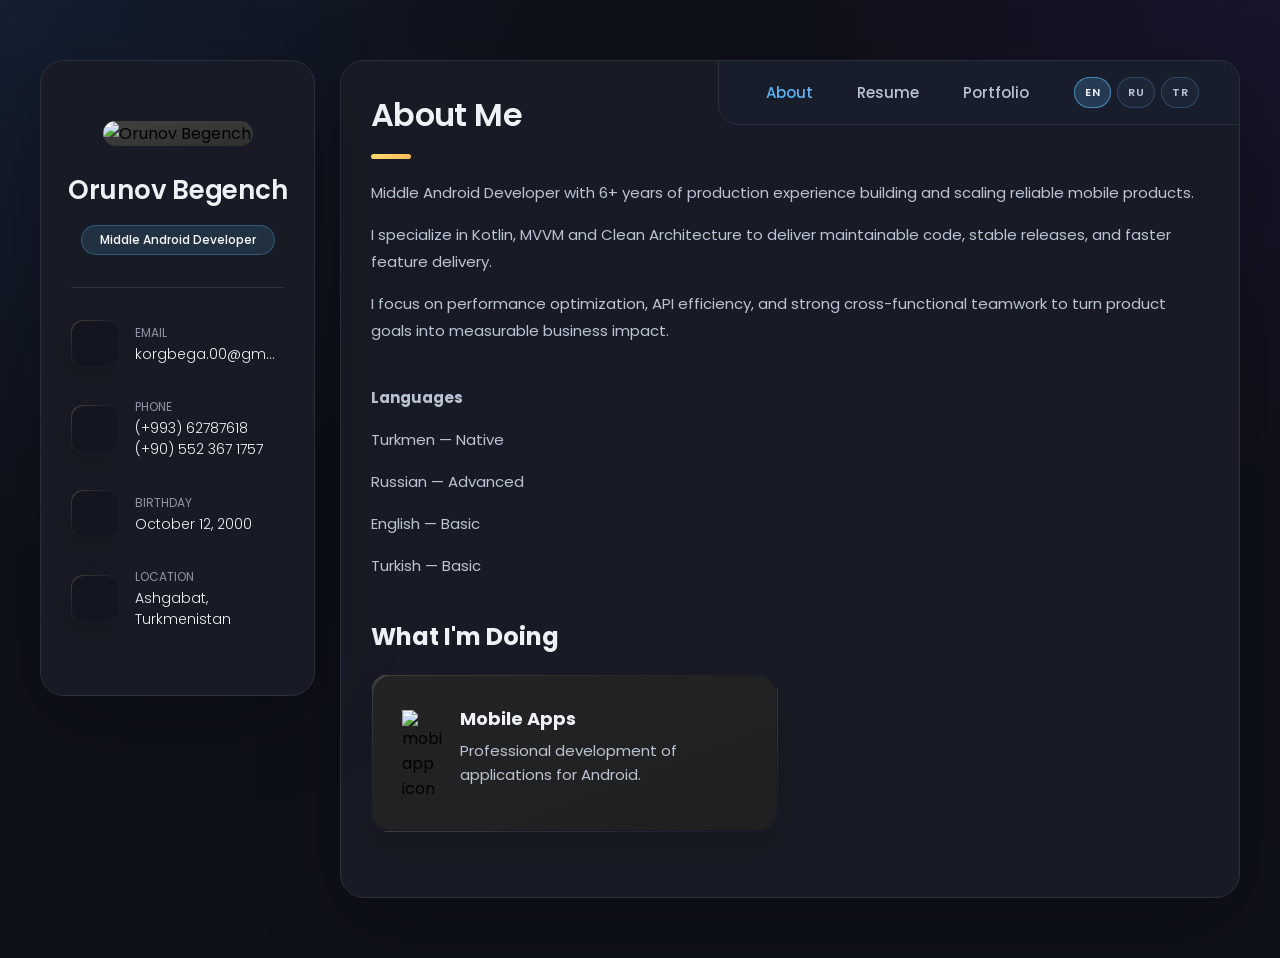
==== docs/index.html @ 450700ea "edited cv" ====
<!DOCTYPE html>
<html lang="en">

<head>
  <meta charset="UTF-8">
  <meta http-equiv="X-UA-Compatible" content="IE=edge">
  <meta name="viewport" content="width=device-width, initial-scale=1.0">
  <title>Orunov Begench | Android Developer</title>

  <!--
    - favicon
  -->
  <link rel="shortcut icon" href="./assets/images/logo.ico" type="image/x-icon">

  <!--
    - custom css link
  -->
  <link rel="stylesheet" href="./assets/css/style.css">

  <!--
    - google font link
  -->
  <link rel="preconnect" href="https://fonts.googleapis.com">
  <link rel="preconnect" href="https://fonts.gstatic.com" crossorigin>
  <link href="https://fonts.googleapis.com/css2?family=Poppins:wght@300;400;500;600&display=swap" rel="stylesheet">
</head>

<body>

  <!--
    - #MAIN
  -->

  <main>

    <!--
      - #SIDEBAR
    -->

    <aside class="sidebar" data-sidebar>

      <div class="sidebar-info">

        <figure class="avatar-box">
          <img src="./assets/images/bega.jpeg" alt="Orunov Begench" width="80">
        </figure>

        <div class="info-content">
          <h1 class="name" title="Orunov Begench">Orunov Begench</h1>

          <p class="title" data-i18n="role">Middle Android Developer</p>
        </div>

        <button class="info_more-btn" data-sidebar-btn>
          <span data-i18n="show_contacts">Show Contacts</span>

          <ion-icon name="chevron-down"></ion-icon>
        </button>

      </div>

      <div class="sidebar-info_more">

        <div class="separator"></div>

        <ul class="contacts-list">

          <li class="contact-item">

            <div class="icon-box">
              <ion-icon name="mail-outline"></ion-icon>
            </div>

            <div class="contact-info">
              <p class="contact-title" data-i18n="email">Email</p>

              <a href="mailto:korgbega.00@gmail.com" class="contact-link">korgbega.00@gmail.com</a>
            </div>

          </li>

          <li class="contact-item">

            <div class="icon-box">
              <ion-icon name="phone-portrait-outline"></ion-icon>
            </div>

            <div class="contact-info">
              <p class="contact-title" data-i18n="phone">Phone</p>

              <a href="tel:+99362787618" class="contact-link">(+993) 62787618</a>
              <a href="tel:+905523671757" class="contact-link">(+90) 552 367 1757</a>
            </div>

          </li>

          <li class="contact-item">

            <div class="icon-box">
              <ion-icon name="calendar-outline"></ion-icon>
            </div>

            <div class="contact-info">
              <p class="contact-title" data-i18n="birthday">Birthday</p>

              <time datetime="2000-10-12">October 12, 2000</time>
            </div>

          </li>

          <li class="contact-item">

            <div class="icon-box">
              <ion-icon name="location-outline"></ion-icon>
            </div>

            <div class="contact-info">
              <p class="contact-title" data-i18n="location">Location</p>

              <address>Ashgabat, Turkmenistan</address>
            </div>

          </li>

        </ul>

        <div class="separator"></div>

        <ul class="social-list">

          <li class="social-item">
            <a href="https://t.me/begaorun" target="_blank" rel="noopener noreferrer" class="social-link">
              <ion-icon name="paper-plane-outline"></ion-icon>
            </a>
          </li>

          <li class="social-item">
            <a href="https://www.instagram.com/begench_orunov/" target="_blank" class="social-link">
              <ion-icon name="logo-instagram"></ion-icon>
            </a>
          </li>

          <li class="social-item">
            <a href="https://github.com/begaorun" target="_blank" class="social-link">
              <ion-icon name="logo-github"></ion-icon>
            </a>
          </li>

          <li class="social-item">
            <a href="https://wa.me/99362787618" target="_blank" class="social-link">
              <ion-icon name="logo-whatsapp"></ion-icon>
            </a>
          </li>

        </ul>

      </div>

    </aside>





    <!--
      - #main-content
    -->

    <div class="main-content">

      <!--
        - #NAVBAR
      -->

      <nav class="navbar">

        <ul class="navbar-list">

          <li class="navbar-item">
            <button class="navbar-link active" data-nav-link data-nav-page="about" data-i18n="nav_about">About</button>
          </li>

          <li class="navbar-item">
            <button class="navbar-link" data-nav-link data-nav-page="resume" data-i18n="nav_resume">Resume</button>
          </li>

          <li class="navbar-item">
            <button class="navbar-link" data-nav-link data-nav-page="portfolio" data-i18n="nav_portfolio">Portfolio</button>
          </li>
          <li class="navbar-item lang-switcher">
            <button class="lang-btn active" data-lang-btn data-lang="en">EN</button>
            <button class="lang-btn" data-lang-btn data-lang="ru">RU</button>
            <button class="lang-btn" data-lang-btn data-lang="tr">TR</button>
          </li>

        </ul>

      </nav>





      <!--
        - #ABOUT
      -->

      <article class="about  active" data-page="about">

        <header>
          <h2 class="h2 article-title" data-i18n="about_title">About Me</h2>
        </header>

        <section class="about-text">
          <p>
            <span data-i18n="about_p1">Middle Android Developer with 6+ years of production experience building and scaling reliable mobile products.</span>
          </p>
          <p>
            <span data-i18n="about_p2">I specialize in Kotlin, MVVM and Clean Architecture to deliver maintainable code, stable releases, and faster feature delivery.</span>
          </p>
          <p>
            <span data-i18n="about_p3">I focus on performance optimization, API efficiency, and strong cross-functional teamwork to turn product goals into measurable business impact.</span>
          </p>
        </section>

        <section class="about-text">
          <p><strong data-i18n="languages_title">Languages</strong></p>
          <p data-i18n="lang_tk">Turkmen — Native</p>
          <p data-i18n="lang_ru">Russian — Advanced</p>
          <p data-i18n="lang_en">English — Basic</p>
          <p data-i18n="lang_tr">Turkish — Basic</p>
        </section>


        <!--
          - service
        -->

        <section class="service">

          <h3 class="h3 service-title" data-i18n="what_doing">What I'm Doing</h3>

          <ul class="service-list">

            
            <li class="service-item">

              <div class="service-icon-box">
                <img src="./assets/images/icon-app.svg" alt="mobile app icon" width="40">
              </div>

              <div class="service-content-box">
                <h4 class="h4 service-item-title" data-i18n="service_mobile_apps">Mobile apps</h4>

                <p class="service-item-text">
                  <span data-i18n="service_mobile_apps_text">Professional development of applications for Android.</span>
                </p>
              </div>

            </li>

          </ul>

        </section>


        <!--
          - testimonials
        -->

        <section class="testimonials">

          
        </section>


        <!--
          - testimonials modal
        -->

        <div class="modal-container" data-modal-container>

          <div class="overlay" data-overlay></div>

          <section class="testimonials-modal">

            <button class="modal-close-btn" data-modal-close-btn>
              <ion-icon name="close-outline"></ion-icon>
            </button>

           
          </section>

        </div>


        <!--
          - clients
        -->

        <section class="clients">

          
        </section>

      </article>





      <!--
        - #RESUME
      -->

      <article class="resume" data-page="resume">

        <header>
          <h2 class="h2 article-title" data-i18n="resume_title">Resume</h2>
        </header>

        <section class="timeline">

          <div class="title-wrapper">
            <div class="icon-box">
              <ion-icon name="book-outline"></ion-icon>
            </div>

            <h3 class="h3" data-i18n="education_title">Education</h3>
          </div>

          <ol class="timeline-list">

            <li class="timeline-item">

              <h4 class="h4 timeline-item-title">Turkmen State Institute of Economics and Management</h4>

              <span>2018-2023</span>

              <p class="timeline-text">
                Studied programming, software fundamentals, and project management.
              </p>

            </li>

            <li class="timeline-item">

              <h4 class="h4 timeline-item-title">2nd Specialized school, Farap, Lebap, Turkmenistan</h4>

              <span>2007 — 2018</span>

              <p class="timeline-text">
                Advanced study of English, Russian, computer science, and mathematics.
              </p>

            </li>

          </ol>

        </section>

        <section class="timeline">

          <div class="title-wrapper">
            <div class="icon-box">
              <ion-icon name="book-outline"></ion-icon>
            </div>

            <h3 class="h3" data-i18n="experience_title">Experience</h3>
          </div>

          <ol class="timeline-list">

            <li class="timeline-item">

              <h4 class="h4 timeline-item-title">Milli Goshant, Android Developer</h4>

              <span>14.10.2022 — Present</span>

              <ul class="experience-list">
                <li class="timeline-text">Developed and shipped core app modules in Kotlin with MVVM and Clean Architecture for a high-traffic production app.</li>
                <li class="timeline-text">Optimized network and caching layers with Retrofit, Coroutines, and Flow, reducing API response handling time.</li>
                <li class="timeline-text">Implemented modular UI components and reusable domain layers, improving scalability and release speed.</li>
                <li class="timeline-text">Collaborated with backend and QA teams to resolve production issues quickly and improve app stability.</li>
              </ul>

            </li>

            <li class="timeline-item">

              <h4 class="h4 timeline-item-title">Turkmenportal, Android Developer</h4>

              <span>15.03.2022 — 14.10.2022</span>

              <ul class="experience-list">
                <li class="timeline-text">Built news and media features with Kotlin, Retrofit, and Room, increasing content load reliability.</li>
                <li class="timeline-text">Refactored legacy screens into MVVM architecture, improving code readability and reducing regression bugs.</li>
                <li class="timeline-text">Integrated Firebase analytics and crash monitoring, enabling faster release feedback loops.</li>
                <li class="timeline-text">Worked in Agile sprints with designers and product managers to deliver user-facing features on schedule.</li>
              </ul>

            </li>

            <li class="timeline-item">

              <h4 class="h4 timeline-item-title">Salam HJ, Android Developer, Team Lead</h4>

              <span>12.10.2020 — 05.03.2022</span>

              <ul class="experience-list">
                <li class="timeline-text">Led Android development for multiple production apps, managing planning, architecture, and delivery.</li>
                <li class="timeline-text">Introduced Clean Architecture and dependency injection with Hilt/Dagger, improving maintainability across teams.</li>
                <li class="timeline-text">Improved app performance through profiling and optimization, resulting in smoother startup and screen transitions.</li>
                <li class="timeline-text">Mentored junior developers, conducted code reviews, and established engineering standards for consistent quality.</li>
                <li class="timeline-text">Integrated REST APIs using Retrofit and structured async flows with Coroutines for resilient data handling.</li>
              </ul>

            </li>

            <li class="timeline-item">

              <h4 class="h4 timeline-item-title">Jan Technology, Android Developer</h4>

              <span>01.2020 — 10.2020</span>

              <ul class="experience-list">
                <li class="timeline-text">Developed Android features in Java/Kotlin and contributed to end-to-end product releases.</li>
                <li class="timeline-text">Implemented local persistence with SQLite/Room and improved offline behavior for key user flows.</li>
                <li class="timeline-text">Built reusable networking layers with Retrofit, reducing duplicate code and speeding up implementation.</li>
                <li class="timeline-text">Partnered with QA to resolve defects and improve release confidence in production environments.</li>
              </ul>

            </li>

          </ol>

        </section>

        <section class="skill">

          <h3 class="h3 skills-title" data-i18n="skills_title">My skills</h3>

          <ul class="skills-list content-card">

            <li class="skills-item">

              <div class="title-wrapper">
                <h5 class="h5">Android Development</h5>
                <data value="99.9">99.9%</data>
              </div>

              <div class="skill-progress-bg">
                <div class="skill-progress-fill" style="width: 99.9%;"></div>
              </div>

            </li>

          </ul>

        </section>

        <section class="tech-stack">
          <h3 class="h3 tech-stack-title" data-i18n="tech_stack_title">Tech Stack</h3>
          <div class="tech-stack-grid">
            <span class="tech-badge">Kotlin</span>
            <span class="tech-badge">Java</span>
            <span class="tech-badge">MVVM</span>
            <span class="tech-badge">MVI</span>
            <span class="tech-badge">Clean Architecture</span>
            <span class="tech-badge">Coroutines</span>
            <span class="tech-badge">Flow</span>
            <span class="tech-badge">Retrofit</span>
            <span class="tech-badge">Ktor</span>
            <span class="tech-badge">Room</span>
            <span class="tech-badge">SQLite</span>
            <span class="tech-badge">Hilt</span>
            <span class="tech-badge">Dagger</span>
            <span class="tech-badge">Firebase</span>
            <span class="tech-badge">Git</span>
          </div>
        </section>

      </article>





      <!--
        - #PORTFOLIO
      -->

      <article class="portfolio" data-page="portfolio">

        <header>
          <h2 class="h2 article-title" data-i18n="portfolio_title">Portfolio</h2>
        </header>

        <section class="projects">

          <h3 class="h3" data-i18n="applications_title">Applications</h3>

          <div class="">
            <button class="" data-select>
            </button>
          </div>

          <ul class="project-list">

            <li class="project-item active" data-filter-item data-category="applications">
              <a href="https://play.google.com/store/apps/details?id=com.salamnews_update&hl=ru&gl=US">

                <figure class="project-img">
                  <div class="project-item-icon-box">
                    <ion-icon name="eye-outline"></ion-icon>
                  </div>

                  <img src="https://play-lh.googleusercontent.com/maVZ2lDl6zsP4THFbSFfxNbaryqGFOYhV10w4reYUufMGsvpLIOoWR6NYIN2qQ73AdU=w240-h480-rw" alt="SalamNews" loading="lazy">
                </figure>

                <h3 class="project-title">Salam News</h3>

                <p class="project-category" data-i18n="applications">Applications</p>
                <p class="project-description" data-i18n="project_salam_desc">A fast and reliable mobile news platform with categorized feeds and real-time content updates.</p>
                <p class="project-tech">Kotlin • MVVM • Retrofit • Firebase</p>
                <span class="project-cta" data-i18n="view_play_store">View on Play Store</span>

              </a>
            </li>

            <li class="project-item active" data-filter-item data-category="applications">
              <a href="https://play.google.com/store/apps/details?id=tm.railway.turkmenistanrailways&hl=ru&gl=US">

                <figure class="project-img">
                  <div class="project-item-icon-box">
                    <ion-icon name="eye-outline"></ion-icon>
                  </div>

                  <img src="https://play-lh.googleusercontent.com/nYnp9_rwnmm1H0wOW_22shYynifBj19IrHFRjghAgeqb1exMzMsgV_6djvGJUlxuyoE7=w240-h480-rw" alt="Turkmenistan Railways" loading="lazy">
                </figure>

                <h3 class="project-title">Turkmenistan Railways</h3>

                <p class="project-category" data-i18n="applications">Applications</p>
                <p class="project-description" data-i18n="project_railways_desc">Official railway app for schedules, route planning, and easier passenger trip management.</p>
                <p class="project-tech">Kotlin • Clean Architecture • Retrofit • Room</p>
                <span class="project-cta" data-i18n="view_play_store">View on Play Store</span>

              </a>
            </li>

            <li class="project-item active" data-filter-item data-category="applications">
              <a href="https://play.google.com/store/apps/details?id=tm.belet.films&hl=ru" target="_blank" rel="noopener noreferrer">

                <figure class="project-img">
                  <div class="project-item-icon-box">
                    <ion-icon name="eye-outline"></ion-icon>
                  </div>

                  <img src="https://play-lh.googleusercontent.com/3mMiLrIIs3fmy648LWBAMrqRn_7czhknMkn0rzysZy12SPu3tadWVz-uWFh8qA5H9tk=w480-h960-rw" alt="Belet" loading="lazy">
                </figure>

                <h3 class="project-title">Belet</h3>

                <p class="project-category" data-i18n="applications">Applications</p>
                <p class="project-description" data-i18n="project_belet_desc">A streaming app for movies, series, cartoons, and live sports with smooth playback and personalized content.</p>
                <p class="project-tech">Kotlin • MVVM • Retrofit • Firebase</p>
                <span class="project-cta" data-i18n="view_play_store">View on Play Store</span>

              </a>
            </li>

            <li class="project-item active" data-filter-item data-category="applications">
              <a href="https://play.google.com/store/apps/details?id=com.yunus.market&hl=ru" target="_blank" rel="noopener noreferrer">

                <figure class="project-img">
                  <div class="project-item-icon-box">
                    <ion-icon name="eye-outline"></ion-icon>
                  </div>

                  <img src="https://play-lh.googleusercontent.com/hobvfHcsKxwtpJ6XtdqqrUouyOTx8XlvLWihLk9C4UVvaValOnOFbmNQhdfpnHKCQKfvx5zWh1LHhJIUhauJQ48=w480-h960-rw" alt="Yunus Market" loading="lazy">
                </figure>

                <h3 class="project-title">Ýunus market</h3>

                <p class="project-category" data-i18n="applications">Applications</p>
                <p class="project-description" data-i18n="project_yunus_desc">An online grocery app with fast ordering, smart catalog search, and convenient home delivery flows.</p>
                <p class="project-tech">Kotlin • Clean Architecture • Retrofit • Room</p>
                <span class="project-cta" data-i18n="view_play_store">View on Play Store</span>

              </a>
            </li>

            
          </ul>

        </section>

      </article>





      <!--
        - #BLOG
      -->

    </div>

  </main>






  <!--
    - custom js link
  -->
  <script src="./assets/js/script.js"></script>

  <!--
    - ionicon link
  -->
  <script type="module" src="https://unpkg.com/ionicons@5.5.2/dist/ionicons/ionicons.esm.js"></script>
  <script nomodule src="https://unpkg.com/ionicons@5.5.2/dist/ionicons/ionicons.js"></script>

</body>

</html>
---- docs/assets/css/style.css ----
/*-----------------------------------*\
  #style.css
\*-----------------------------------*/


/**
 * copyright 2022 @codewithsadee
 */





/*-----------------------------------*\
  #CUSTOM PROPERTY
\*-----------------------------------*/

:root {

  /**
   * colors
   */

  /* gradient */

  --bg-gradient-onyx: linear-gradient(
    to bottom right, 
    hsl(240, 1%, 25%) 3%, 
    hsl(0, 0%, 19%) 97%
  );
  --bg-gradient-jet: linear-gradient(
    to bottom right, 
    hsla(240, 1%, 18%, 0.251) 0%, 
    hsla(240, 2%, 11%, 0) 100%
  ), hsl(240, 2%, 13%);
  --bg-gradient-yellow-1: linear-gradient(
    to bottom right, 
    hsl(45, 100%, 71%) 0%, 
    hsla(36, 100%, 69%, 0) 50%
  );
  --bg-gradient-yellow-2: linear-gradient(
    135deg, 
    hsla(45, 100%, 71%, 0.251) 0%, 
    hsla(35, 100%, 68%, 0) 59.86%
  ), hsl(240, 2%, 13%);
  --border-gradient-onyx: linear-gradient(
    to bottom right, 
    hsl(0, 0%, 25%) 0%, 
    hsla(0, 0%, 25%, 0) 50%
  );
  --text-gradient-yellow: linear-gradient(
    to right, 
    hsl(45, 100%, 72%), 
    hsl(35, 100%, 68%)
  );

  /* solid */

  --jet: hsl(222, 18%, 20%);
  --onyx: hsl(226, 27%, 14%);
  --eerie-black-1: hsl(225, 24%, 10%);
  --eerie-black-2: hsl(225, 22%, 12%);
  --smoky-black: hsl(230, 28%, 8%);
  --white-1: hsl(210, 40%, 98%);
  --white-2: hsl(210, 35%, 95%);
  --orange-yellow-crayola: hsl(205, 89%, 66%);
  --vegas-gold: hsl(205, 80%, 62%);
  --light-gray: hsl(218, 21%, 78%);
  --light-gray-70: hsla(218, 21%, 78%, 0.72);
  --bittersweet-shimmer: hsl(0, 43%, 51%);

  /**
   * typography
   */

  /* font-family */
  --ff-poppins: 'Poppins', sans-serif;

  /* font-size */
  --fs-1: 28px;
  --fs-2: 20px;
  --fs-3: 18px;
  --fs-4: 17px;
  --fs-5: 15px;
  --fs-6: 15px;
  --fs-7: 13px;
  --fs-8: 11px;

  /* font-weight */
  --fw-300: 300;
  --fw-400: 400;
  --fw-500: 500;
  --fw-600: 600;

  /**
   * shadow
   */
  
  --shadow-1: -4px 8px 24px hsla(0, 0%, 0%, 0.25);
  --shadow-2: 0 16px 30px hsla(0, 0%, 0%, 0.25);
  --shadow-3: 0 16px 40px hsla(0, 0%, 0%, 0.25);
  --shadow-4: 0 25px 50px hsla(0, 0%, 0%, 0.15);
  --shadow-5: 0 24px 80px hsla(0, 0%, 0%, 0.25);

  /**
   * transition
   */

  --transition-1: 0.3s cubic-bezier(0.4, 0, 0.2, 1);
  --transition-2: 0.6s cubic-bezier(0.4, 0, 0.2, 1);

}





/*-----------------------------------*\
  #RESET
\*-----------------------------------*/

*, *::before, *::after {
  margin: 0;
  padding: 0;
  box-sizing: border-box;
}

a { text-decoration: none; }

li { list-style: none; }

img, ion-icon, a, button, time, span { display: block; }

button {
  font: inherit;
  background: none;
  border: none;
  text-align: left;
  cursor: pointer;
}

input, textarea {
  display: block;
  width: 100%;
  background: none;
  font: inherit;
}

::selection {
  background: var(--orange-yellow-crayola);
  color: var(--smoky-black);
}

:focus { outline-color: var(--orange-yellow-crayola); }

html { font-family: var(--ff-poppins); }

body {
  background:
    radial-gradient(circle at 0% 0%, hsla(210, 90%, 60%, 0.1), transparent 35%),
    radial-gradient(circle at 100% 0%, hsla(260, 90%, 60%, 0.08), transparent 30%),
    var(--smoky-black);
}





/*-----------------------------------*\
  #REUSED STYLE
\*-----------------------------------*/

.sidebar,
article {
  background: var(--eerie-black-2);
  border: 1px solid var(--jet);
  border-radius: 20px;
  padding: 15px;
  box-shadow: var(--shadow-1);
  z-index: 1;
}

.separator {
  width: 100%;
  height: 1px;
  background: var(--jet);
  margin: 16px 0;
}

.icon-box {
  position: relative;
  background: var(--border-gradient-onyx);
  width: 30px;
  height: 30px;
  border-radius: 8px;
  display: flex;
  justify-content: center;
  align-items: center;
  font-size: 16px;
  color: var(--orange-yellow-crayola);
  box-shadow: var(--shadow-1);
  z-index: 1;
}

.icon-box::before {
  content: "";
  position: absolute;
  inset: 1px;
  background: var(--eerie-black-1);
  border-radius: inherit;
  z-index: -1;
}

.icon-box ion-icon { --ionicon-stroke-width: 35px; }

article { display: none; }

article.active {
  display: block;
  animation: fade 0.5s ease backwards;
}

@keyframes fade {
  0% { opacity: 0; }
  100% { opacity: 1; }
}

.h2,
.h3,
.h4,
.h5 {
  color: var(--white-2);
  text-transform: capitalize;
}

.h2 { font-size: var(--fs-1); }

.h3 { font-size: var(--fs-2); }

.h4 { font-size: var(--fs-4); }

.h5 {
  font-size: var(--fs-7);
  font-weight: var(--fw-500);
}

.article-title {
  position: relative;
  padding-bottom: 7px;
}

.article-title::after {
  content: "";
  position: absolute;
  bottom: 0;
  left: 0;
  width: 30px;
  height: 3px;
  background: var(--text-gradient-yellow);
  border-radius: 3px;
}

.has-scrollbar::-webkit-scrollbar {
  width: 5px; /* for vertical scrollbar */
  height: 5px; /* for horizontal scrollbar */
}

.has-scrollbar::-webkit-scrollbar-track {
  background: var(--onyx);
  border-radius: 5px;
}

.has-scrollbar::-webkit-scrollbar-thumb {
  background: var(--orange-yellow-crayola);
  border-radius: 5px;
}

.has-scrollbar::-webkit-scrollbar-button { width: 20px; }

.content-card {
  position: relative;
  background: var(--border-gradient-onyx);
  padding: 15px;
  padding-top: 45px;
  border-radius: 14px;
  box-shadow: var(--shadow-2);
  cursor: pointer;
  z-index: 1;
}

.content-card::before {
  content: "";
  position: absolute;
  inset: 1px;
  background: var(--bg-gradient-jet);
  border-radius: inherit;
  z-index: -1;
}





/*-----------------------------------*\
  #MAIN
\*-----------------------------------*/

main {
  margin: 15px 12px;
  margin-bottom: 75px;
  min-width: 259px;
}





/*-----------------------------------*\
  #SIDEBAR
\*-----------------------------------*/

.sidebar {
  margin-bottom: 15px;
  max-height: 112px;
  overflow: hidden;
  transition: var(--transition-2);
}

.sidebar.active { max-height: 405px; }

.sidebar-info {
  position: relative;
  display: flex;
  justify-content: flex-start;
  align-items: center;
  gap: 15px;
}

.avatar-box {
  background: var(--bg-gradient-onyx);
  border-radius: 20px;
}

.info-content .name {
  color: var(--white-2);
  font-size: var(--fs-3);
  font-weight: var(--fw-500);
  letter-spacing: -0.25px;
  margin-bottom: 10px;
}

.info-content .title {
  color: var(--white-1);
  background: var(--onyx);
  font-size: var(--fs-8);
  font-weight: var(--fw-300);
  width: max-content;
  padding: 3px 12px;
  border-radius: 8px;
}

.info_more-btn {
  position: absolute;
  top: -15px;
  right: -15px;
  border-radius: 0 15px;
  font-size: 13px;
  color: var(--orange-yellow-crayola);
  background: var(--border-gradient-onyx);
  padding: 10px;
  box-shadow: var(--shadow-2);
  transition: var(--transition-1);
  z-index: 1;
}

.info_more-btn::before {
  content: "";
  position: absolute;
  inset: 1px;
  border-radius: inherit;
  background: var(--bg-gradient-jet);
  transition: var(--transition-1);
  z-index: -1;
}

.info_more-btn:hover,
.info_more-btn:focus { background: var(--bg-gradient-yellow-1); }

.info_more-btn:hover::before,
.info_more-btn:focus::before { background: var(--bg-gradient-yellow-2); }

.info_more-btn span { display: none; }

.sidebar-info_more {
  opacity: 0;
  visibility: hidden;
  transition: var(--transition-2);
}

.sidebar.active .sidebar-info_more {
  opacity: 1;
  visibility: visible;
}

.contacts-list {
  display: grid;
  grid-template-columns: 1fr;
  gap: 16px;
}

.contact-item {
  min-width: 100%;
  display: flex;
  align-items: center;
  gap: 16px;
}

.contact-info {
  max-width: calc(100% - 46px);
  width: calc(100% - 46px);
}

.contact-title {
  color: var(--light-gray-70);
  font-size: var(--fs-8);
  text-transform: uppercase;
  margin-bottom: 2px;
}

.contact-info :is(.contact-link, time, address) {
  color: var(--white-2);
  font-size: var(--fs-7);
}

.contact-info address { font-style: normal; }

.social-list {
  display: flex;
  justify-content: flex-start;
  align-items: center;
  gap: 15px;
  padding-bottom: 4px;
  padding-left: 7px;
}

.social-item .social-link {
  color: var(--light-gray-70);
  font-size: 18px;
}


.social-item .social-link:hover { color: var(--light-gray); }





/*-----------------------------------*\
  #NAVBAR
\*-----------------------------------*/

.navbar {
  position: fixed;
  bottom: 0;
  left: 0;
  width: 100%;
  background: hsla(240, 1%, 17%, 0.75);
  backdrop-filter: blur(10px);
  border: 1px solid var(--jet);
  border-radius: 12px 12px 0 0;
  box-shadow: var(--shadow-2);
  z-index: 5;
}

.navbar-list {
  display: flex;
  flex-wrap: wrap;
  justify-content: center;
  align-items: center;
  padding: 0 10px;
}

.navbar-link {
  color: var(--light-gray);
  font-size: var(--fs-8);
  padding: 20px 7px;
  transition: color var(--transition-1);
}

.navbar-link:hover,
.navbar-link:focus { color: var(--light-gray-70); }

.navbar-link.active { color: var(--orange-yellow-crayola); }





/*-----------------------------------*\
  #ABOUT
\*-----------------------------------*/

.about .article-title { margin-bottom: 15px; }

.about-text {
  color: var(--light-gray);
  font-size: var(--fs-6);
  font-weight: var(--fw-300);
  line-height: 1.6;
}

.about-text p { margin-bottom: 15px; }



/**
 * #service 
 */

.service { margin-bottom: 35px; }

.service-title { margin-bottom: 20px; }

.service-list {
  display: grid;
  grid-template-columns: 1fr;
  gap: 20px;
}

.service-item {
  position: relative;
  background: var(--border-gradient-onyx);
  padding: 20px;
  border-radius: 14px;
  box-shadow: var(--shadow-2);
  z-index: 1;
}

.service-item::before {
  content: "";
  position: absolute;
  inset: 1px;
  background: var(--bg-gradient-jet);
  border-radius: inherit;
  z-index: -1;
}

.service-icon-box { margin-bottom: 10px; }

.service-icon-box img { margin: auto; }

.service-content-box { text-align: center; }

.service-item-title { margin-bottom: 7px; }

.service-item-text {
  color: var(--light-gray);
  font-size: var(--fs-6);
  font-weight: var(--fw-3);
  line-height: 1.6;
}


/**
 * #testimonials 
 */

.testimonials { margin-bottom: 30px; }

.testimonials-title { margin-bottom: 20px; }

.testimonials-list {
  display: flex;
  justify-content: flex-start;
  align-items: flex-start;
  gap: 15px;
  margin: 0 -15px;
  padding: 25px 15px;
  padding-bottom: 35px;
  overflow-x: auto;
  scroll-behavior: smooth;
  overscroll-behavior-inline: contain;
  scroll-snap-type: inline mandatory;
}

.testimonials-item {
  min-width: 100%;
  scroll-snap-align: center;
}

.testimonials-avatar-box {
  position: absolute;
  top: 0;
  left: 0;
  transform: translate(15px, -25px);
  background: var(--bg-gradient-onyx);
  border-radius: 14px;
  box-shadow: var(--shadow-1);
}

.testimonials-item-title { margin-bottom: 7px; }

.testimonials-text {
  color: var(--light-gray);
  font-size: var(--fs-6);
  font-weight: var(--fw-300);
  line-height: 1.6;
  display: -webkit-box;
  line-clamp: 4;
  -webkit-line-clamp: 4;
  -webkit-box-orient: vertical;
  overflow: hidden;
}


/**
 * #testimonials-modal
 */

.modal-container {
  position: fixed;
  top: 0;
  left: 0;
  width: 100%;
  height: 100%;
  display: flex;
  justify-content: center;
  align-items: center;
  overflow-y: auto;
  overscroll-behavior: contain;
  z-index: 20;
  pointer-events: none;
  visibility: hidden;
}

.modal-container::-webkit-scrollbar { display: none; }

.modal-container.active {
  pointer-events: all;
  visibility: visible;
}

.overlay {
  position: fixed;
  top: 0;
  left: 0;
  width: 100%;
  height: 100vh;
  background: hsl(0, 0%, 5%);
  opacity: 0;
  visibility: hidden;
  pointer-events: none;
  z-index: 1;
  transition: var(--transition-1);
}

.overlay.active {
  opacity: 0.8;
  visibility: visible;
  pointer-events: all;
}

.testimonials-modal {
  background: var(--eerie-black-2);
  position: relative;
  padding: 15px;
  margin: 15px 12px;
  border: 1px solid var(--jet);
  border-radius: 14px;
  box-shadow: var(--shadow-5);
  transform: scale(1.2);
  opacity: 0;
  transition: var(--transition-1);
  z-index: 2;
}

.modal-container.active .testimonials-modal {
  transform: scale(1);
  opacity: 1;
}

.modal-close-btn {
  position: absolute;
  top: 15px;
  right: 15px;
  background: var(--onyx);
  border-radius: 8px;
  width: 32px;
  height: 32px;
  display: flex;
  justify-content: center;
  align-items: center;
  color: var(--white-2);
  font-size: 18px;
  opacity: 0.7;
}

.modal-close-btn:hover,
.modal-close-btn:focus { opacity: 1; }

.modal-close-btn ion-icon { --ionicon-stroke-width: 50px; }

.modal-avatar-box {
  background: var(--bg-gradient-onyx);
  width: max-content;
  border-radius: 14px;
  margin-bottom: 15px;
  box-shadow: var(--shadow-2);
}

.modal-img-wrapper > img { display: none; }

.modal-title { margin-bottom: 4px; }

.modal-content time {
  font-size: var(--fs-6);
  color: var(--light-gray-70);
  font-weight: var(--fw-300);
  margin-bottom: 10px;
}

.modal-content p {
  color: var(--light-gray);
  font-size: var(--fs-6);
  font-weight: var(--fw-300);
  line-height: 1.6;
}


/**
 * #clients 
 */

.clients { margin-bottom: 15px; }

.clients-list {
  display: flex;
  justify-content: flex-start;
  align-items: flex-start;
  gap: 15px;
  margin: 0 -15px;
  padding: 25px;
  padding-bottom: 25px;
  overflow-x: auto;
  scroll-behavior: smooth;
  overscroll-behavior-inline: contain;
  scroll-snap-type: inline mandatory;
  scroll-padding-inline: 25px;
}

.clients-item {
  min-width: 50%;
  scroll-snap-align: start;
}

.clients-item img {
  width: 100%;
  filter: grayscale(1);
  transition: var(--transition-1);
}

.clients-item img:hover { filter: grayscale(0); }





/*-----------------------------------*\
  #RESUME
\*-----------------------------------*/

.article-title { margin-bottom: 30px; }


/**
 * education and experience 
 */

.timeline { margin-bottom: 30px; }

.timeline .title-wrapper {
  display: flex;
  align-items: center;
  gap: 15px;
  margin-bottom: 25px;
}

.timeline-list {
  font-size: var(--fs-6);
  margin-left: 45px;
}

.timeline-item { position: relative; }

.timeline-item:not(:last-child) { margin-bottom: 20px; }

.timeline-item-title {
  font-size: var(--fs-6);
  line-height: 1.3;
  margin-bottom: 7px;
}

.timeline-list span {
  color: var(--vegas-gold);
  font-weight: var(--fw-400);
  line-height: 1.6;
}

.timeline-item:not(:last-child)::before {
  content: "";
  position: absolute;
  top: -25px;
  left: -30px;
  width: 1px;
  height: calc(100% + 50px);
  background: var(--jet);
}

.timeline-item::after {
  content: "";
  position: absolute;
  top: 5px;
  left: -33px;
  height: 6px;
  width: 6px;
  background: var(--text-gradient-yellow);
  border-radius: 50%;
  box-shadow: 0 0 0 4px var(--jet);
}

.timeline-text {
  color: var(--light-gray);
  font-weight: var(--fw-300);
  line-height: 1.6;
}


/**
 * skills 
 */

.skills-title { margin-bottom: 20px; }

.skills-list { padding: 20px; }


.skills-item:not(:last-child) { margin-bottom: 15px; }

.skill .title-wrapper {
  display: flex;
  align-items: center;
  gap: 5px;
  margin-bottom: 8px;
}

.skill .title-wrapper data {
  color: var(--light-gray);
  font-size: var(--fs-7);
  font-weight: var(--fw-300);
}

.skill-progress-bg {
  background: var(--jet);
  width: 100%;
  height: 8px;
  border-radius: 10px;
}

.skill-progress-fill {
  background: var(--text-gradient-yellow);
  height: 100%;
  border-radius: inherit;
}





/*-----------------------------------*\
  #PORTFOLIO
\*-----------------------------------*/

.filter-list { display: none; }

.filter-select-box {
  position: relative;
  margin-bottom: 25px;
}

.filter-select {
  background: var(--eerie-black-2);
  color: var(--light-gray);
  display: flex;
  justify-content: space-between;
  align-items: center;
  width: 100%;
  padding: 12px 16px;
  border: 1px solid var(--jet);
  border-radius: 14px;
  font-size: var(--fs-6);
  font-weight: var(--fw-300);
}

.filter-select.active .select-icon { transform: rotate(0.5turn); }

.select-list {
  background: var(--eerie-black-2);
  position: absolute;
  top: calc(100% + 6px);
  width: 100%;
  padding: 6px;
  border: 1px solid var(--jet);
  border-radius: 14px;
  z-index: 2;
  opacity: 0;
  visibility: hidden;
  pointer-events: none;
  transition: 0.15s ease-in-out;
}

.filter-select.active + .select-list {
  opacity: 1;
  visibility: visible;
  pointer-events: all;
}

.select-item button {
  background: var(--eerie-black-2);
  color: var(--light-gray);
  font-size: var(--fs-6);
  font-weight: var(--fw-300);
  text-transform: capitalize;
  width: 100%;
  padding: 8px 10px;
  border-radius: 8px;
}

.select-item button:hover { --eerie-black-2: hsl(240, 2%, 20%); }

.project-list {
  display: grid;
  grid-template-columns: 1fr;
  gap: 30px;
  margin-bottom: 10px;
}

.project-item { display: none; }

.project-item.active {
  display: block;
  animation: scaleUp 0.25s ease forwards;
}

@keyframes scaleUp {
  0% { transform: scale(0.5); }
  100% { transform: scale(1); }
}

.project-item > a { width: 100%; }

.project-img {
  position: relative;
  width: 100%;
  height: 200px;
  border-radius: 16px;
  overflow: hidden;
  margin-bottom: 15px;
}

.project-img::before {
  content: "";
  position: absolute;
  top: 0;
  left: 0;
  width: 100%;
  height: 100%;
  background: transparent;
  z-index: 1;
  transition: var(--transition-1);
}

.project-item > a:hover .project-img::before { background: hsla(0, 0%, 0%, 0.5); }

.project-item-icon-box {
  --scale: 0.8;

  background: var(--jet);
  color: var(--orange-yellow-crayola);
  position: absolute;
  top: 50%;
  left: 50%;
  transform: translate(-50%, -50%) scale(var(--scale));
  font-size: 20px;
  padding: 18px;
  border-radius: 12px;
  opacity: 0;
  z-index: 1;
  transition: var(--transition-1);
}

.project-item > a:hover .project-item-icon-box {
  --scale: 1;
  opacity: 1;
}

.project-item-icon-box ion-icon { --ionicon-stroke-width: 50px; }

.project-img img {
  width: 100%;
  height: 100%;
  object-fit: cover;
  transition: var(--transition-1);
}

.project-item > a:hover img { transform: scale(1.1); }

.project-title,
.project-category { margin-left: 10px; }

.project-title {
  color: var(--white-2);
  font-size: var(--fs-5);
  font-weight: var(--fw-400);
  text-transform: capitalize;
  line-height: 1.3;
}

.project-category {
  color: var(--light-gray-70);
  font-size: var(--fs-6);
  font-weight: var(--fw-300);
}





/*-----------------------------------*\
  #BLOG
\*-----------------------------------*/

.blog-posts { margin-bottom: 10px; }

.blog-posts-list {
  display: grid;
  grid-template-columns: 1fr;
  gap: 20px;
}

.blog-post-item > a {
  position: relative;
  background: var(--border-gradient-onyx);
  height: 100%;
  box-shadow: var(--shadow-4);
  border-radius: 16px;
  z-index: 1;
}

.blog-post-item > a::before {
  content: "";
  position: absolute;
  inset: 1px;
  border-radius: inherit;
  background: var(--eerie-black-1);
  z-index: -1;
}

.blog-banner-box {
  width: 100%;
  height: 200px;
  border-radius: 12px;
  overflow: hidden;
}

.blog-banner-box img {
  width: 100%;
  height: 100%;
  object-fit: cover;
  transition: var(--transition-1);
}

.blog-post-item > a:hover .blog-banner-box img { transform: scale(1.1); }

.blog-content { padding: 15px; }

.blog-meta {
  display: flex;
  justify-content: flex-start;
  align-items: center;
  gap: 7px;
  margin-bottom: 10px;
}

.blog-meta :is(.blog-category, time) {
  color: var(--light-gray-70);
  font-size: var(--fs-6);
  font-weight: var(--fw-300);
}

.blog-meta .dot {
  background: var(--light-gray-70);
  width: 4px;
  height: 4px;
  border-radius: 4px;
}

.blog-item-title {
  margin-bottom: 10px;
  line-height: 1.3;
  transition: var(--transition-1);
}

.blog-post-item > a:hover .blog-item-title { color: var(--orange-yellow-crayola); }

.blog-text {
  color: var(--light-gray);
  font-size: var(--fs-6);
  font-weight: var(--fw-300);
  line-height: 1.6;
}





/*-----------------------------------*\
  #CONTACT
\*-----------------------------------*/

.mapbox {
  position: relative;
  height: 250px;
  width: 100%;
  border-radius: 16px;
  margin-bottom: 30px;
  border: 1px solid var(--jet);
  overflow: hidden;
}

.mapbox figure { height: 100%; }

.mapbox iframe {
  width: 100%;
  height: 100%;
  border: none;
  filter: grayscale(1) invert(1);
}

.contact-form { margin-bottom: 10px; }

.form-title { margin-bottom: 20px; }

.input-wrapper {
  display: grid;
  grid-template-columns: 1fr;
  gap: 25px;
  margin-bottom: 25px;
}

.form-input {
  color: var(--white-2);
  font-size: var(--fs-6);
  font-weight: var(--fw-400);
  padding: 13px 20px;
  border: 1px solid var(--jet);
  border-radius: 14px;
  outline: none;
}

.form-input::placeholder { font-weight: var(--fw-500); }

.form-input:focus { border-color: var(--orange-yellow-crayola); }

textarea.form-input {
  min-height: 100px;
  height: 120px;
  max-height: 200px;
  resize: vertical;
  margin-bottom: 25px;
}

textarea.form-input::-webkit-resizer { display: none; }

.form-input:focus:invalid { border-color: var(--bittersweet-shimmer); }

.form-btn {
  position: relative;
  width: 100%;
  background: var(--border-gradient-onyx);
  color: var(--orange-yellow-crayola);
  display: flex;
  justify-content: center;
  align-items: center;
  gap: 10px;
  padding: 13px 20px;
  border-radius: 14px;
  font-size: var(--fs-6);
  text-transform: capitalize;
  box-shadow: var(--shadow-3);
  z-index: 1;
  transition: var(--transition-1);
}

.form-btn::before {
  content: "";
  position: absolute;
  inset: 1px;
  background: var(--bg-gradient-jet);
  border-radius: inherit;
  z-index: -1;
  transition: var(--transition-1);
}

.form-btn ion-icon { font-size: 16px; }

.form-btn:hover { background: var(--bg-gradient-yellow-1); }

.form-btn:hover::before { background: var(--bg-gradient-yellow-2); }

.form-btn:disabled {
  opacity: 0.7;
  cursor: not-allowed;
}

.form-btn:disabled:hover { background: var(--border-gradient-onyx); }

.form-btn:disabled:hover::before { background: var(--bg-gradient-jet); }





/*-----------------------------------*\
  #MODERN UI OVERRIDES
\*-----------------------------------*/

.sidebar,
article {
  border-radius: 24px;
  box-shadow: 0 20px 45px hsla(230, 35%, 4%, 0.45);
}

.sidebar {
  margin-bottom: 18px;
}

.article-title {
  padding-bottom: 12px;
  letter-spacing: -0.02em;
}

.article-title::after {
  width: 48px;
}

.avatar-box {
  border-radius: 22px;
  overflow: hidden;
}

.info-content .name {
  font-weight: var(--fw-600);
}

.info-content .title {
  background: hsla(205, 89%, 66%, 0.14);
  border: 1px solid hsla(205, 89%, 66%, 0.3);
  font-weight: var(--fw-500);
  padding: 5px 12px;
  border-radius: 999px;
}

.navbar {
  background: hsla(226, 27%, 14%, 0.8);
}

.navbar-link {
  font-weight: var(--fw-500);
}

.lang-switcher {
  display: flex;
  align-items: center;
  gap: 6px;
  margin-left: 8px;
}

.lang-btn {
  color: var(--light-gray);
  border: 1px solid hsla(210, 100%, 70%, 0.25);
  background: hsla(210, 100%, 70%, 0.06);
  border-radius: 999px;
  padding: 6px 10px;
  font-size: 11px;
  font-weight: var(--fw-600);
  letter-spacing: 0.04em;
  text-transform: uppercase;
  transition: var(--transition-1);
}

.lang-btn:hover {
  border-color: hsla(210, 100%, 70%, 0.45);
  background: hsla(210, 100%, 70%, 0.14);
}

.lang-btn.active {
  color: var(--white-2);
  border-color: hsla(205, 89%, 66%, 0.65);
  background: hsla(205, 89%, 66%, 0.2);
}

.about-text {
  font-weight: var(--fw-400);
  line-height: 1.8;
}

.service-item {
  border-radius: 18px;
  border: 1px solid transparent;
  transition: transform var(--transition-1), border-color var(--transition-1), box-shadow var(--transition-1);
}

.service-item:hover {
  transform: translateY(-4px);
  border-color: hsla(205, 89%, 66%, 0.38);
  box-shadow: 0 16px 35px hsla(226, 35%, 5%, 0.45);
}

.timeline-item-title {
  font-size: var(--fs-4);
}

.timeline-list span {
  font-weight: var(--fw-500);
}

.timeline-text {
  font-weight: var(--fw-400);
  line-height: 1.75;
}

.experience-list {
  margin-top: 10px;
  display: grid;
  gap: 8px;
}

.experience-list .timeline-text {
  position: relative;
  padding-left: 16px;
}

.experience-list .timeline-text::before {
  content: "";
  position: absolute;
  left: 0;
  top: 10px;
  width: 6px;
  height: 6px;
  border-radius: 999px;
  background: var(--orange-yellow-crayola);
}

.tech-stack {
  margin-top: 36px;
}

.tech-stack-title {
  margin-bottom: 18px;
}

.tech-stack-grid {
  display: flex;
  flex-wrap: wrap;
  gap: 10px;
}

.tech-badge {
  color: var(--white-2);
  background: hsla(210, 100%, 70%, 0.12);
  border: 1px solid hsla(210, 100%, 70%, 0.3);
  border-radius: 999px;
  padding: 8px 14px;
  font-size: var(--fs-7);
  font-weight: var(--fw-500);
  letter-spacing: 0.01em;
  transition: transform var(--transition-1), background var(--transition-1), border-color var(--transition-1);
}

.tech-badge:hover {
  transform: translateY(-2px);
  background: hsla(210, 100%, 70%, 0.2);
  border-color: hsla(210, 100%, 70%, 0.5);
}

.project-list {
  gap: 24px;
}

.project-item > a {
  width: 100%;
  background: linear-gradient(160deg, hsla(225, 35%, 18%, 0.95), hsla(225, 35%, 12%, 0.95));
  border: 1px solid hsla(220, 25%, 30%, 0.7);
  border-radius: 20px;
  padding: 14px;
  box-shadow: 0 18px 38px hsla(230, 40%, 4%, 0.4);
  transition: transform var(--transition-1), box-shadow var(--transition-1), border-color var(--transition-1);
}

.project-item > a:hover {
  transform: translateY(-5px) scale(1.01);
  border-color: hsla(205, 89%, 66%, 0.45);
  box-shadow: 0 26px 46px hsla(230, 40%, 3%, 0.6);
}

.project-item > a:hover .project-img::before {
  background: hsla(228, 55%, 10%, 0.5);
}

.project-title,
.project-category,
.project-description,
.project-tech,
.project-cta {
  margin-left: 6px;
}

.project-title {
  font-size: var(--fs-4);
  font-weight: var(--fw-600);
  margin-bottom: 2px;
}

.project-category {
  font-weight: var(--fw-500);
  margin-bottom: 10px;
}

.project-description {
  color: var(--light-gray);
  font-size: var(--fs-7);
  line-height: 1.65;
  margin-bottom: 8px;
}

.project-tech {
  color: hsl(205, 80%, 72%);
  font-size: var(--fs-8);
  font-weight: var(--fw-500);
  letter-spacing: 0.03em;
  text-transform: uppercase;
}

.project-cta {
  margin-top: 12px;
  width: max-content;
  color: var(--white-2);
  font-size: var(--fs-7);
  font-weight: var(--fw-500);
  border: 1px solid hsla(205, 89%, 66%, 0.45);
  border-radius: 999px;
  padding: 8px 12px;
  background: hsla(205, 89%, 66%, 0.12);
  transition: background var(--transition-1), transform var(--transition-1);
}

.project-item > a:hover .project-cta {
  background: hsla(205, 89%, 66%, 0.22);
  transform: translateY(-1px);
}

.contact-cta {
  margin-top: 34px;
  background: linear-gradient(145deg, hsla(214, 75%, 55%, 0.16), hsla(250, 70%, 50%, 0.1));
  border: 1px solid hsla(214, 75%, 65%, 0.35);
  border-radius: 22px;
  padding: 26px 22px;
}

.contact-cta .article-title {
  margin-bottom: 14px;
}

.contact-cta-text {
  color: var(--light-gray);
  line-height: 1.75;
  margin-bottom: 18px;
}

.contact-cta-actions {
  display: flex;
  flex-wrap: wrap;
  gap: 10px;
}

.contact-cta-btn {
  color: var(--white-2);
  border: 1px solid hsla(210, 100%, 70%, 0.38);
  background: hsla(210, 100%, 70%, 0.08);
  border-radius: 999px;
  padding: 10px 16px;
  font-size: var(--fs-7);
  font-weight: var(--fw-500);
  transition: transform var(--transition-1), background var(--transition-1), border-color var(--transition-1);
}

.contact-cta-btn:hover {
  transform: translateY(-2px);
  background: hsla(210, 100%, 70%, 0.18);
  border-color: hsla(210, 100%, 70%, 0.58);
}

.contact-cta-btn.primary {
  background: hsla(205, 89%, 66%, 0.24);
  border-color: hsla(205, 89%, 66%, 0.62);
}



/*-----------------------------------*\
  #RESPONSIVE
\*-----------------------------------*/

/**
 * responsive larger than 450px screen
 */

@media (min-width: 450px) {

  /**
   * client
   */

  .clients-item { min-width: calc(33.33% - 10px); }



  /**
   * #PORTFOLIO, BLOG 
   */

  .project-img,
  .blog-banner-box { height: auto; }

}





/**
 * responsive larger than 580px screen
 */

@media (min-width: 580px) {

  /**
   * CUSTOM PROPERTY
   */

  :root {

    /**
     * typography
     */

    --fs-1: 32px;
    --fs-2: 24px;
    --fs-3: 26px;
    --fs-4: 18px;
    --fs-6: 15px;
    --fs-7: 15px;
    --fs-8: 12px;

  }



  /**
   * #REUSED STYLE
   */

  .sidebar, article {
    width: 520px;
    margin-inline: auto;
    padding: 30px;
  }

  .article-title {
    font-weight: var(--fw-600);
    padding-bottom: 15px;
  }

  .article-title::after {
    width: 40px;
    height: 5px;
  }

  .icon-box {
    width: 48px;
    height: 48px;
    border-radius: 12px;
    font-size: 18px;
  }



  /**
   * #MAIN
   */

  main {
    margin-top: 60px;
    margin-bottom: 100px;
  }



  /**
   * #SIDEBAR
   */

  .sidebar {
    max-height: 180px;
    margin-bottom: 30px;
  }

  .sidebar.active { max-height: 584px; }

  .sidebar-info { gap: 25px; }

  .avatar-box { border-radius: 30px; }

  .avatar-box img { width: 120px; }

  .info-content .name { margin-bottom: 15px; }

  .info-content .title { padding: 5px 18px; }

  .info_more-btn {
    top: -30px;
    right: -30px;
    padding: 10px 15px;
  }

  .info_more-btn span {
    display: block;
    font-size: var(--fs-8);
  }

  .info_more-btn ion-icon { display: none; }

  .separator { margin: 32px 0; }

  .contacts-list { gap: 20px; }

  .contact-info {
    max-width: calc(100% - 64px);
    width: calc(100% - 64px);
  }



  /**
   * #NAVBAR
   */

  .navbar { border-radius: 20px 20px 0 0; }

  .navbar-list { gap: 20px; }

  .navbar-link { --fs-8: 14px; }



  /**
   * #ABOUT
   */

  .about .article-title { margin-bottom: 20px; }

  .about-text { margin-bottom: 40px; }

  /* service */

  .service-item {
    display: flex;
    justify-content: flex-start;
    align-items: flex-start;
    gap: 18px;
    padding: 30px;
  }

  .service-icon-box {
    margin-bottom: 0;
    margin-top: 5px;
  }

  .service-content-box { text-align: left; }

  /* testimonials */

  .testimonials-title { margin-bottom: 25px; }

  .testimonials-list {
    gap: 30px;
    margin: 0 -30px;
    padding: 30px;
    padding-bottom: 35px;
  }

  .content-card {
    padding: 30px;
    padding-top: 25px;
  }

  .testimonials-avatar-box {
    transform: translate(30px, -30px);
    border-radius: 20px;
  }

  .testimonials-avatar-box img { width: 80px; }

  .testimonials-item-title {
    margin-bottom: 10px;
    margin-left: 95px;
  }

  .testimonials-text {
    line-clamp: 2;
    -webkit-line-clamp: 2;
  }

  /* testimonials modal */

  .modal-container { padding: 20px; }

  .testimonials-modal {
    display: flex;
    justify-content: flex-start;
    align-items: stretch;
    gap: 25px;
    padding: 30px;
    border-radius: 20px;
  }

  .modal-img-wrapper {
    display: flex;
    flex-direction: column;
    align-items: center;
  }

  .modal-avatar-box {
    border-radius: 18px;
    margin-bottom: 0;
  }

  .modal-avatar-box img { width: 65px; }

  .modal-img-wrapper > img {
    display: block;
    flex-grow: 1;
    width: 35px;
  }

  /* clients */

  .clients-list {
    gap: 50px;
    margin: 0 -30px;
    padding: 45px;
    scroll-padding-inline: 45px;
  }

  .clients-item { min-width: calc(33.33% - 35px); }



  /**
   * #RESUME
   */

  .timeline-list { margin-left: 65px; }

  .timeline-item:not(:last-child)::before { left: -40px; }

  .timeline-item::after {
    height: 8px;
    width: 8px;
    left: -43px;
  }

  .skills-item:not(:last-child) { margin-bottom: 25px; }



  /**
   * #PORTFOLIO, BLOG
   */

  .project-img, .blog-banner-box { border-radius: 16px; }

  .blog-posts-list { gap: 30px; }

  .blog-content { padding: 25px; }



  /**
   * #CONTACT
   */

  .mapbox {
    height: 380px;
    border-radius: 18px;
  }

  .input-wrapper {
    gap: 30px;
    margin-bottom: 30px;
  }

  .form-input { padding: 15px 20px; }

  textarea.form-input { margin-bottom: 30px; }

  .form-btn {
    --fs-6: 16px;
    padding: 16px 20px;
  }

  .form-btn ion-icon { font-size: 18px; }

}





/**
 * responsive larger than 768px screen
 */

@media (min-width: 768px) {

  /**
   * REUSED STYLE
   */

  .sidebar, article { width: 700px; }

  .has-scrollbar::-webkit-scrollbar-button { width: 100px; }



  /**
   * SIDEBAR
   */

  .contacts-list {
    grid-template-columns: 1fr 1fr;
    gap: 30px 15px;
  }



  /**
   * NAVBAR
   */

  .navbar-link { --fs-8: 15px; }



  /**
   * ABOUT
   */

  /* testimonials modal */

  .testimonials-modal {
    gap: 35px;
    max-width: 680px;
  }

  .modal-avatar-box img { width: 80px; }



  /**
   * PORTFOLIO
   */

  .article-title { padding-bottom: 20px; }

  .filter-select-box { display: none; }

  .filter-list {
    display: flex;
    justify-content: flex-start;
    align-items: center;
    gap: 25px;
    padding-left: 5px;
    margin-bottom: 30px;
  }

  .filter-item button {
    color: var(--light-gray);
    font-size: var(--fs-5);
    transition: var(--transition-1);
  }

  .filter-item button:hover { color: var(--light-gray-70); }

  .filter-item button.active { color: var(--orange-yellow-crayola); }

  /* portfolio and blog grid */

  .project-list, .blog-posts-list { grid-template-columns: 1fr 1fr; }



  /**
   * CONTACT
   */

  .input-wrapper { grid-template-columns: 1fr 1fr; }

  .form-btn {
    width: max-content;
    margin-left: auto;
  }
  
}





/**
 * responsive larger than 1024px screen
 */

@media (min-width: 1024px) {

  /**
   * CUSTOM PROPERTY
   */

  :root {

    /**
    * shadow
    */

    --shadow-1: -4px 8px 24px hsla(0, 0%, 0%, 0.125);
    --shadow-2: 0 16px 30px hsla(0, 0%, 0%, 0.125);
    --shadow-3: 0 16px 40px hsla(0, 0%, 0%, 0.125);

  }



  /**
   * REUSED STYLE
   */

  .sidebar, article {
    width: 950px;
    box-shadow: var(--shadow-5);
  }



  /**
   * MAIN 
   */

  main { margin-bottom: 60px; }

  .main-content {
    position: relative;
    width: max-content;
    margin: auto;
  }



  /**
   * NAVBAR
   */

  .navbar {
    position: absolute;
    bottom: auto;
    top: 0;
    left: auto;
    right: 0;
    width: max-content;
    border-radius: 0 20px;
    padding: 0 20px;
    box-shadow: none;
  }

  .navbar-list {
    gap: 30px;
    padding: 0 20px;
  }

  .navbar-link { font-weight: var(--fw-500); }



  /**
   * ABOUT
   */

  /* service */

  .service-list {
    grid-template-columns: 1fr 1fr;
    gap: 20px 25px;
  }

  /* testimonials */

  .testimonials-item { min-width: calc(50% - 15px); }

  /* clients */

  .clients-item { min-width: calc(25% - 38px); }



  /**
   * PORTFOLIO
   */

  .project-list { grid-template-columns: repeat(3, 1fr); }



  /**
   * BLOG
   */

  .blog-banner-box { height: 230px; }

}





/**
 * responsive larger than 1250px screen
 */

@media (min-width: 1250px) {

  /**
   * RESET
   */

  body::-webkit-scrollbar { width: 20px; }

  body::-webkit-scrollbar-track { background: var(--smoky-black); }

  body::-webkit-scrollbar-thumb {
    border: 5px solid var(--smoky-black);
    background: hsla(0, 0%, 100%, 0.1);
    border-radius: 20px;
    box-shadow: inset 1px 1px 0 hsla(0, 0%, 100%, 0.11),
                inset -1px -1px 0 hsla(0, 0%, 100%, 0.11);
  }

  body::-webkit-scrollbar-thumb:hover { background: hsla(0, 0%, 100%, 0.15); }

  body::-webkit-scrollbar-button { height: 60px; }



  /**
   * REUSED STYLE
   */

  .sidebar, article { width: auto; }

  article { min-height: 100%; }



  /**
   * MAIN
   */

  main {
    max-width: 1200px;
    margin-inline: auto;
    display: flex;
    justify-content: center;
    align-items: stretch;
    gap: 25px;
  }

  .main-content {
    min-width: 75%;
    width: 75%;
    margin: 0;
  }



  /**
   * SIDEBAR
   */

  .sidebar {
    position: sticky;
    top: 60px;
    max-height: max-content;
    height: 100%;
    margin-bottom: 0;
    padding-top: 60px;
    z-index: 1;
  }

  .sidebar-info { flex-direction: column; }

  .avatar-box img { width: 150px; }

  .info-content .name {
    white-space: nowrap;
    text-align: center;
  }

  .info-content .title { margin: auto; }

  .info_more-btn { display: none; }

  .sidebar-info_more {
    opacity: 1;
    visibility: visible;
  }

  .contacts-list { grid-template-columns: 1fr; }

  .contact-info :is(.contact-link) {
    white-space: nowrap;
    overflow: hidden;
    text-overflow: ellipsis;
  }

  .contact-info :is(.contact-link, time, address) {
    --fs-7: 14px;
    font-weight: var(--fw-300);
  }

  .separator:last-of-type {
    margin: 15px 0;
    opacity: 0;
  }

  .social-list { justify-content: center; }



  /**
	 * RESUME
	 */

  .timeline-text { max-width: 700px; }

}
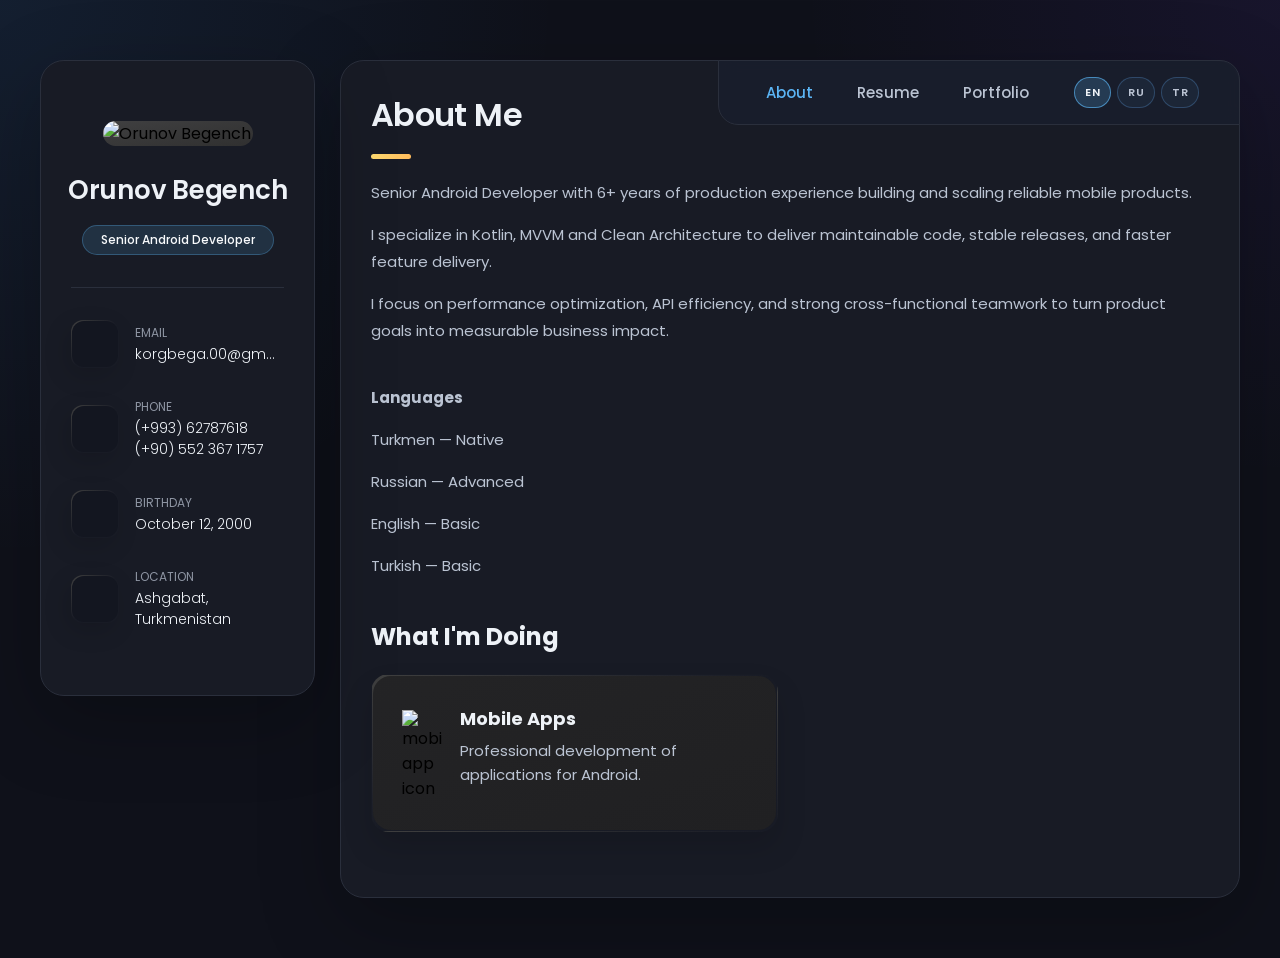
==== commit 42037dd1: "Update role to Senior Android Developer and add resume files. Co-authored-by: Cursor <cursoragent@cu" ====
--- a/docs/index.html
+++ b/docs/index.html
@@ -48,7 +48,7 @@
         <div class="info-content">
           <h1 class="name" title="Orunov Begench">Orunov Begench</h1>
 
-          <p class="title" data-i18n="role">Middle Android Developer</p>
+          <p class="title" data-i18n="role">Senior Android Developer</p>
         </div>
 
         <button class="info_more-btn" data-sidebar-btn>
@@ -213,7 +213,7 @@
 
         <section class="about-text">
           <p>
-            <span data-i18n="about_p1">Middle Android Developer with 6+ years of production experience building and scaling reliable mobile products.</span>
+            <span data-i18n="about_p1">Senior Android Developer with 6+ years of production experience building and scaling reliable mobile products.</span>
           </p>
           <p>
             <span data-i18n="about_p2">I specialize in Kotlin, MVVM and Clean Architecture to deliver maintainable code, stable releases, and faster feature delivery.</span>
@@ -373,36 +373,6 @@
 
             <li class="timeline-item">
 
-              <h4 class="h4 timeline-item-title">Milli Goshant, Android Developer</h4>
-
-              <span>14.10.2022 — Present</span>
-
-              <ul class="experience-list">
-                <li class="timeline-text">Developed and shipped core app modules in Kotlin with MVVM and Clean Architecture for a high-traffic production app.</li>
-                <li class="timeline-text">Optimized network and caching layers with Retrofit, Coroutines, and Flow, reducing API response handling time.</li>
-                <li class="timeline-text">Implemented modular UI components and reusable domain layers, improving scalability and release speed.</li>
-                <li class="timeline-text">Collaborated with backend and QA teams to resolve production issues quickly and improve app stability.</li>
-              </ul>
-
-            </li>
-
-            <li class="timeline-item">
-
-              <h4 class="h4 timeline-item-title">Turkmenportal, Android Developer</h4>
-
-              <span>15.03.2022 — 14.10.2022</span>
-
-              <ul class="experience-list">
-                <li class="timeline-text">Built news and media features with Kotlin, Retrofit, and Room, increasing content load reliability.</li>
-                <li class="timeline-text">Refactored legacy screens into MVVM architecture, improving code readability and reducing regression bugs.</li>
-                <li class="timeline-text">Integrated Firebase analytics and crash monitoring, enabling faster release feedback loops.</li>
-                <li class="timeline-text">Worked in Agile sprints with designers and product managers to deliver user-facing features on schedule.</li>
-              </ul>
-
-            </li>
-
-            <li class="timeline-item">
-
               <h4 class="h4 timeline-item-title">Salam HJ, Android Developer, Team Lead</h4>
 
               <span>12.10.2020 — 05.03.2022</span>
@@ -419,9 +389,40 @@
 
             <li class="timeline-item">
 
+              <h4 class="h4 timeline-item-title">Turkmenportal, Android Developer</h4>
+
+              <span>15.03.2022 — 14.10.2022</span>
+
+              <ul class="experience-list">
+                <li class="timeline-text">Built news and media features with Kotlin, Retrofit, and Room, increasing content load reliability.</li>
+                <li class="timeline-text">Refactored legacy screens into MVVM architecture, improving code readability and reducing regression bugs.</li>
+                <li class="timeline-text">Integrated Firebase analytics and crash monitoring, enabling faster release feedback loops.</li>
+                <li class="timeline-text">Worked in Agile sprints with designers and product managers to deliver user-facing features on schedule.</li>
+              </ul>
+
+            </li>
+
+
+            <li class="timeline-item">
+
+              <h4 class="h4 timeline-item-title">Milli Goshant, Android Developer</h4>
+
+              <span>14.10.2022 — 01.03.2023</span>
+
+              <ul class="experience-list">
+                <li class="timeline-text">Developed and shipped core app modules in Kotlin with MVVM and Clean Architecture for a high-traffic production app.</li>
+                <li class="timeline-text">Optimized network and caching layers with Retrofit, Coroutines, and Flow, reducing API response handling time.</li>
+                <li class="timeline-text">Implemented modular UI components and reusable domain layers, improving scalability and release speed.</li>
+                <li class="timeline-text">Collaborated with backend and QA teams to resolve production issues quickly and improve app stability.</li>
+              </ul>
+
+            </li>
+
+            <li class="timeline-item">
+
               <h4 class="h4 timeline-item-title">Jan Technology, Android Developer</h4>
 
-              <span>01.2020 — 10.2020</span>
+              <span>01.04.2023 — Present</span>
 
               <ul class="experience-list">
                 <li class="timeline-text">Developed Android features in Java/Kotlin and contributed to end-to-end product releases.</li>
